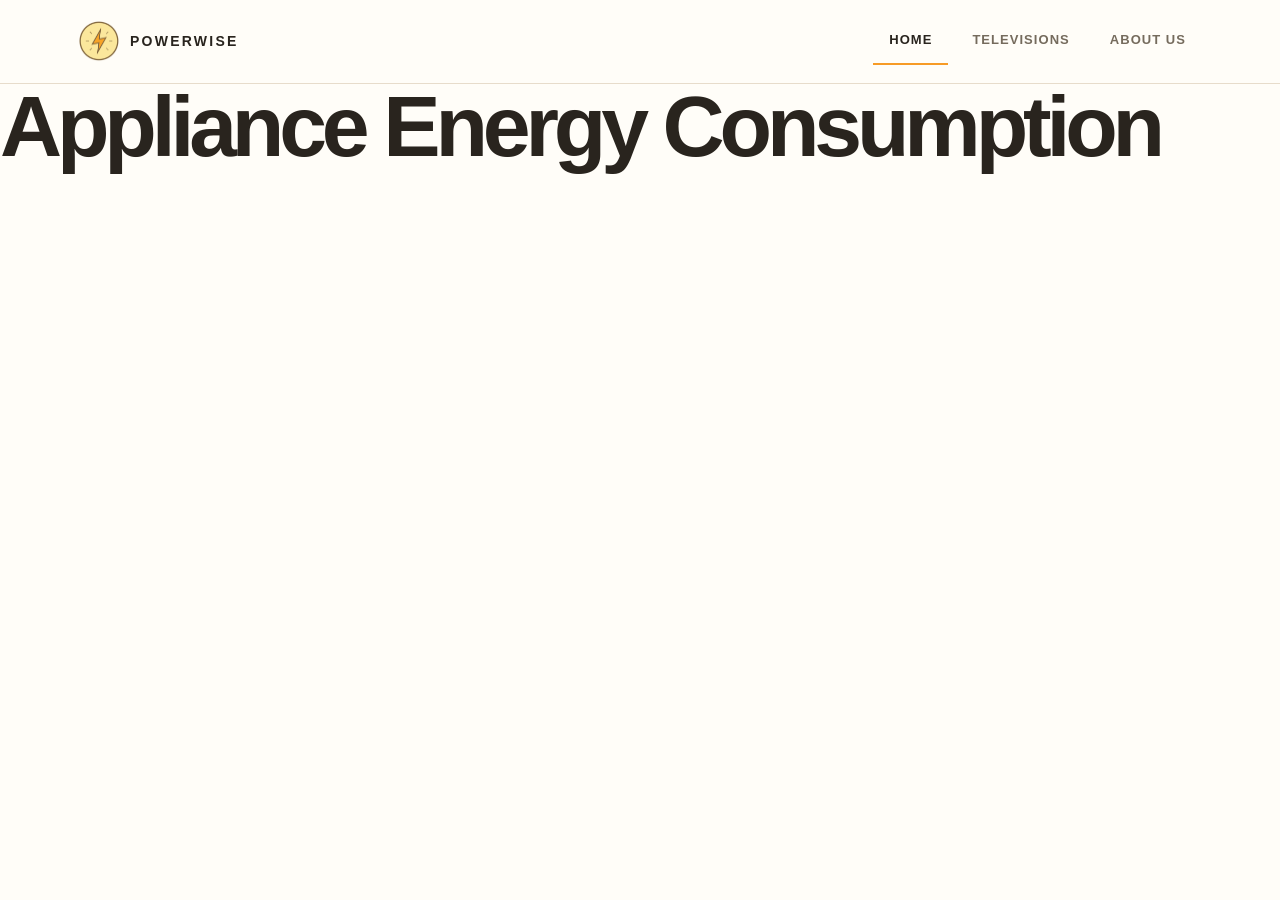
==== T04/T04-2/src/index.html @ 52ad9d26 "T04" ====
<!DOCTYPE html>
<html lang="en">
<head>
  <meta charset="UTF-8">
  <meta name="viewport" content="width=device-width, initial-scale=1.0">
  <meta name="description" content="Powerwise explores appliance energy consumption in the Australian market.">
  <title>Powerwise | Home</title>
  <link rel="stylesheet" href="style/index.css">
  <script src="script/script.js" defer></script>
</head>
<body data-page="home">
  <header class="site-header">
    <section class="nav-shell">
      <a class="brand" href="index.html" data-page-link="home" aria-label="Powerwise home">
        <img src="images/PowerIcon.png" alt="" class="brand-mark">
        <span>POWERWISE</span>
      </a>
      <nav aria-label="Primary navigation">
        <a href="index.html" data-page-link="home">Home</a>
        <a href="television.html" data-page-link="televisions">Televisions</a>
        <a href="about.html" data-page-link="about">About us</a>
      </nav>
    </section>
  </header>

  <h1>Appliance Energy Consumption</h1>

  <div id="content"></div>

  <!-- Give the SVG a size so shapes can be seen -->
  <svg width="300" height="150"></svg>

  <!-- Load D3 first, then your D3 code file -->
  <script src="https://d3js.org/d3.v7.min.js"></script>
  <script src="./script/energy-d3.js"></script>
</body>
</html>
---- T04/T04-2/src/style/index.css ----
:root { --ink:#29241e; --muted:#756b5d; --cream:#f8f2e8; --paper:#fffdf8; --gold:#f7d973; --orange:#f79b26; --line:#e7dccb; --dark:#29241e; }
* { box-sizing:border-box; }
html { scroll-behavior:smooth; }
body { margin:0; color:var(--ink); background:var(--paper); font-family:Arial, Helvetica, sans-serif; line-height:1.6; }
a { color:inherit; text-decoration:none; }
.site-header { border-bottom:1px solid var(--line); background:rgba(255,253,248,.96); position:relative; z-index:2; }
.nav-shell { align-items:center; display:flex; justify-content:space-between; margin:auto; max-width:1180px; padding:18px 28px; }
.brand { align-items:center; display:flex; font-size:14px; font-weight:800; gap:10px; letter-spacing:.16em; }
.brand-mark { height:42px; width:42px; }
nav { display:flex; gap:8px; }
nav a { border-bottom:2px solid transparent; color:var(--muted); font-size:13px; font-weight:700; letter-spacing:.08em; padding:12px 16px; text-transform:uppercase; transition:color .2s, border-color .2s, background .2s; }
nav a:hover, nav a:focus-visible { background:var(--cream); color:var(--ink); }
nav a.active { border-color:var(--orange); color:var(--ink); }
.hero, .page-hero { background:var(--cream); }
.hero { display:flex; min-height:510px; overflow:hidden; padding:94px max(28px, calc((100% - 1124px)/2)); position:relative; }
.hero-content { max-width:570px; position:relative; z-index:1; }
.eyebrow { color:#a16f1f; font-size:11px; font-weight:800; letter-spacing:.18em; margin:0 0 18px; }
h1,h2,h3,p { margin-top:0; }
h1 { font-size:clamp(48px, 7vw, 86px); letter-spacing:-.06em; line-height:.98; margin-bottom:26px; }
h2 { font-size:clamp(34px, 5vw, 54px); letter-spacing:-.05em; line-height:1.05; margin-bottom:20px; }
h3 { font-size:22px; margin-bottom:8px; }
em { color:var(--orange); font-family:Georgia, serif; font-weight:400; }
.hero-copy { color:var(--muted); font-size:17px; max-width:530px; }
.button { display:inline-flex; font-size:13px; font-weight:800; gap:20px; letter-spacing:.06em; margin-top:18px; padding:15px 20px; text-transform:uppercase; transition:transform .2s, background .2s; }
.button:hover { transform:translateY(-2px); }
.button-primary { background:var(--orange); color:var(--ink); }
.button-primary:hover { background:var(--gold); }
.button-outline { border:1px solid var(--gold); color:var(--gold); }
.hero-orbit { height:520px; position:absolute; right:-70px; top:10px; width:520px; }
.orbit { border:1px solid rgba(247,155,38,.4); border-radius:50%; height:100%; position:absolute; width:100%; }
.orbit-one { transform:rotate(38deg) scale(.72,1); }.orbit-two { transform:rotate(-38deg) scale(.72,1); }
.energy-badge { align-items:center; background:var(--gold); border-radius:50%; display:flex; flex-direction:column; height:174px; justify-content:center; left:173px; position:absolute; top:173px; width:174px; }
.energy-badge strong { font-size:44px; letter-spacing:-.08em; line-height:1; }.energy-badge span { font-size:11px; font-weight:bold; letter-spacing:.1em; text-align:center; text-transform:uppercase; }
.section { margin:auto; max-width:1180px; padding:88px 28px; }.intro-section { display:grid; gap:36px; grid-template-columns:1fr 1fr; }.section-lede { color:var(--muted); font-size:18px; margin:12px 0 0; max-width:470px; }
.stat-grid { display:grid; gap:14px; grid-column:1/-1; grid-template-columns:repeat(3,1fr); margin-top:24px; }.stat-card { border-top:3px solid var(--ink); padding:22px 4px; }.accent-card { border-color:var(--orange); }.stat-number { display:block; font-size:42px; font-weight:800; letter-spacing:-.06em; }.stat-label { color:var(--muted); display:block; font-size:13px; max-width:170px; }
.dark-section { background:var(--dark); color:var(--paper); max-width:none; padding-left:max(28px, calc((100% - 1124px)/2)); padding-right:max(28px, calc((100% - 1124px)/2)); }.split-content { display:grid; gap:80px; grid-template-columns:1fr 1fr; margin:auto; max-width:1124px; }.dark-section p { color:#cfc3b2; font-size:17px; max-width:500px; }.eyebrow-light { color:var(--gold); }.text-link { border-bottom:1px solid var(--orange); color:var(--gold); display:inline-block; font-size:13px; font-weight:bold; letter-spacing:.08em; padding-bottom:5px; text-transform:uppercase; }
.page-hero { align-items:center; display:flex; gap:70px; justify-content:space-between; min-height:400px; padding:76px max(28px, calc((100% - 1124px)/2)); }.page-hero .hero-copy { max-width:590px; }
.about-grid { display:grid; gap:70px; grid-template-columns:1fr 1fr; }.body-copy { color:var(--muted); font-size:17px; }.principles-section { border-top:1px solid var(--line); }.principle-grid { display:grid; gap:30px; grid-template-columns:repeat(3,1fr); margin-top:45px; }.principle-grid article { border-top:2px solid var(--orange); padding-top:18px; }.principle-no { color:var(--orange); font-size:12px; font-weight:bold; }.principle-grid p { color:var(--muted); }
.rating-visual { align-items:center; background:var(--gold); border:12px solid #eab84b; border-radius:50%; display:flex; flex-direction:column; flex:none; height:220px; justify-content:center; transform:rotate(8deg); width:220px; }.rating-visual span,.rating-visual small { font-size:11px; font-weight:bold; letter-spacing:.18em; }.rating-visual strong { font-size:100px; line-height:1; }
.comparison-grid { display:grid; gap:16px; grid-template-columns:repeat(3,1fr); margin-top:40px; }.comparison-card { border:1px solid var(--line); padding:26px; }.comparison-card.featured { background:var(--cream); border-color:var(--orange); }.screen-tag { color:#a16f1f; font-size:10px; font-weight:bold; letter-spacing:.15em; }.comparison-card h3 { font-size:34px; margin:25px 0 14px; }.comparison-card strong { display:block; font-size:20px; }.comparison-card small { color:var(--muted); }.meter { background:#eadfce; height:8px; margin:0 0 19px; }.meter i { background:var(--orange); display:block; height:100%; }
.data-note { align-items:flex-start; background:var(--cream); display:flex; gap:15px; margin-top:28px; padding:18px 22px; }.data-note p { color:var(--muted); font-size:13px; margin:0; }.note-icon { border:1px solid var(--orange); border-radius:50%; color:#a16f1f; flex:none; font-weight:bold; height:22px; text-align:center; width:22px; }
.insights-section { border-top:1px solid var(--line); }
.insight-stat-grid { grid-template-columns:repeat(4,1fr); margin-top:36px; }
.insight-list { display:grid; gap:14px; margin-top:46px; }
.insight-item { background:var(--cream); border:1px solid var(--line); overflow:hidden; transition:border-color .2s, box-shadow .2s; }
.insight-item[open] { border-color:var(--orange); box-shadow:0 10px 30px -18px rgba(41,36,30,.35); }
.insight-item summary { align-items:center; cursor:pointer; display:flex; gap:18px; list-style:none; padding:22px 26px; }
.insight-item summary::-webkit-details-marker { display:none; }
.insight-item summary::marker { content:""; }
.insight-item summary:hover .insight-q { color:#a16f1f; }
.insight-no { color:var(--orange); flex:none; font-size:13px; font-weight:800; width:26px; }
.insight-q { color:var(--ink); flex:1; font-size:16px; font-weight:700; letter-spacing:-.01em; transition:color .2s; }
.insight-toggle { color:var(--muted); flex:none; font-size:22px; font-weight:800; line-height:1; transition:transform .25s, color .2s; }
.insight-item[open] .insight-toggle { color:var(--orange); transform:rotate(45deg); }
.insight-body { display:grid; gap:30px; grid-template-columns:1.15fr .85fr; padding:2px 26px 32px; }
.insight-figure { background:var(--paper); border:1px solid var(--line); margin:0; overflow:hidden; }
.insight-figure img { display:block; width:100%; }
.insight-answer { align-self:center; color:var(--muted); font-size:15px; }
.insight-answer strong { color:var(--ink); }
@media (max-width:900px) { .insight-stat-grid { grid-template-columns:repeat(2,1fr); } .insight-body { grid-template-columns:1fr; } }
@media (max-width:700px) { .insight-stat-grid { grid-template-columns:1fr; } .insight-item summary { padding:18px; } .insight-body { padding:0 18px 24px; } .insight-q { font-size:15px; } }
.site-footer { border-top:1px solid var(--line); color:var(--muted); display:flex; font-size:11px; justify-content:space-between; letter-spacing:.05em; padding:22px max(28px, calc((100% - 1124px)/2)); }
@media (max-width:700px) { .nav-shell, .site-footer { align-items:flex-start; flex-direction:column; gap:15px; }.nav-shell nav { flex-wrap:wrap; gap:0; }.nav-shell nav a { padding:7px 9px 7px 0; }.hero { min-height:590px; padding-top:65px; }.hero-orbit { opacity:.5; right:-170px; top:270px; transform:scale(.7); }.intro-section,.about-grid,.split-content { gap:28px; grid-template-columns:1fr; }.stat-grid,.principle-grid,.comparison-grid { grid-template-columns:1fr; }.page-hero { align-items:flex-start; flex-direction:column; gap:30px; min-height:520px; padding-top:65px; }.rating-visual { height:150px; width:150px; }.rating-visual strong { font-size:68px; }.dark-section { padding-bottom:65px; padding-top:65px; } }
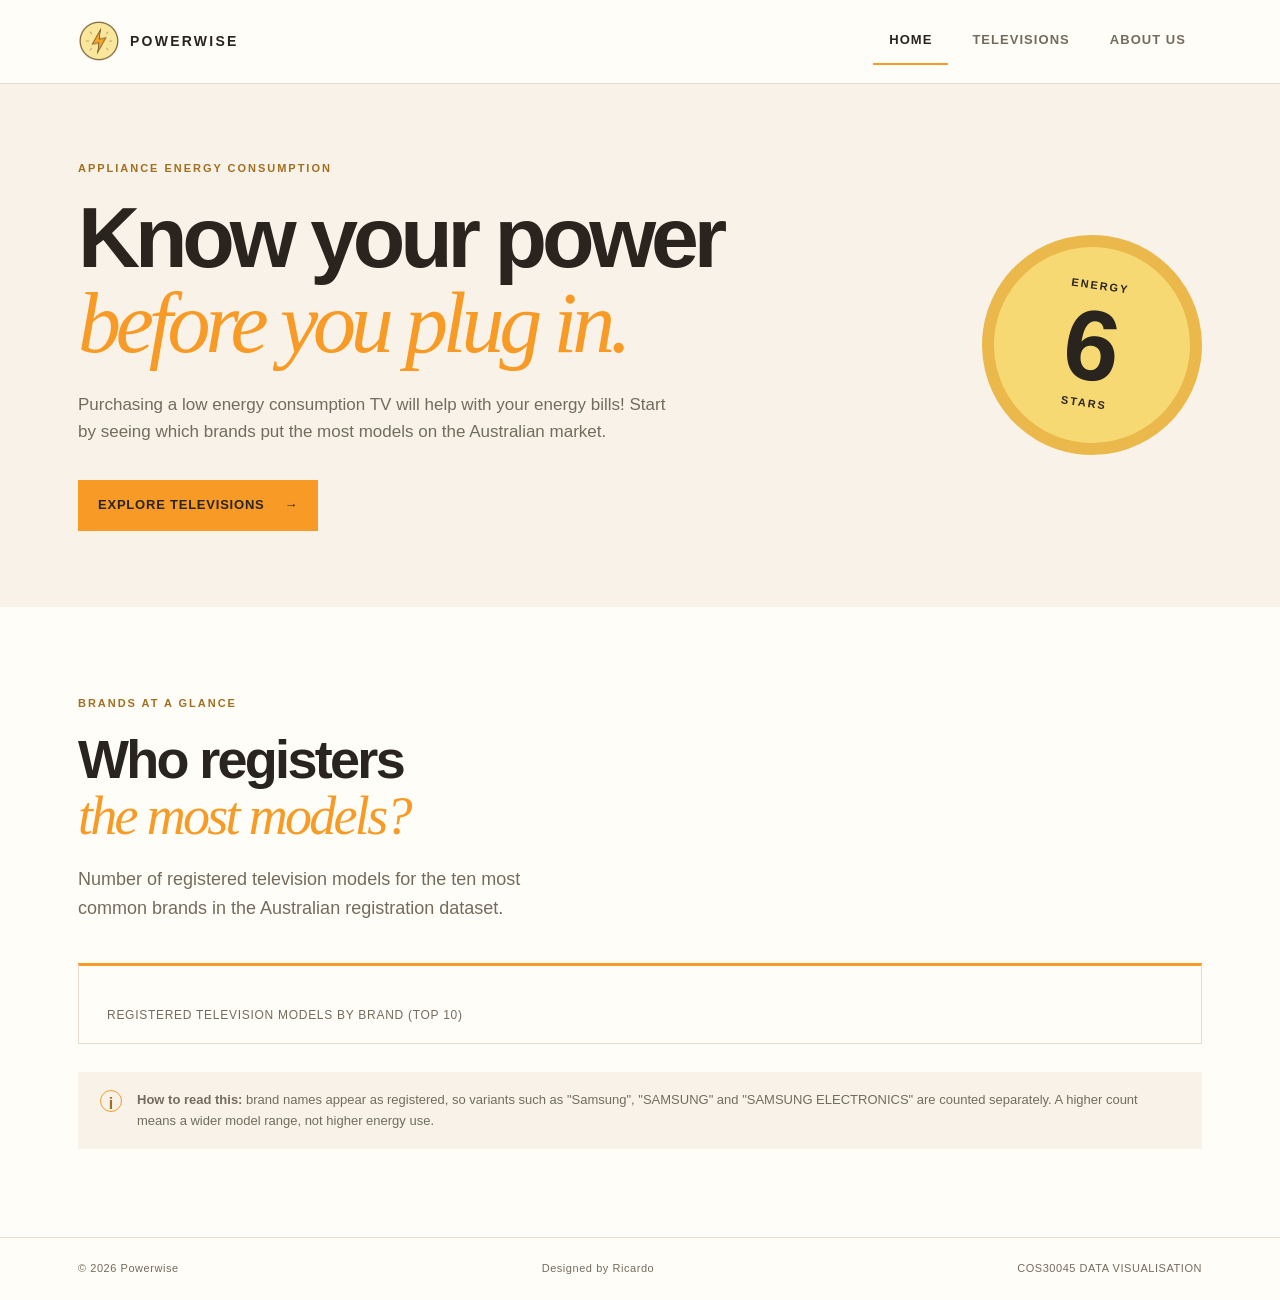
==== commit 381ae560: ".." ====
--- a/T04/T04-2/src/index.html
+++ b/T04/T04-2/src/index.html
@@ -10,7 +10,7 @@
 </head>
 <body data-page="home">
   <header class="site-header">
-    <section class="nav-shell">
+    <div class="nav-shell">
       <a class="brand" href="index.html" data-page-link="home" aria-label="Powerwise home">
         <img src="images/PowerIcon.png" alt="" class="brand-mark">
         <span>POWERWISE</span>
@@ -20,18 +20,42 @@
         <a href="television.html" data-page-link="televisions">Televisions</a>
         <a href="about.html" data-page-link="about">About us</a>
       </nav>
-    </section>
+    </div>
   </header>
 
-  <h1>Appliance Energy Consumption</h1>
+  <main>
+    <section class="page-hero">
+      <div>
+        <p class="eyebrow">APPLIANCE ENERGY CONSUMPTION</p>
+        <h1>Know your power<br><em>before you plug in.</em></h1>
+        <p class="hero-copy">Purchasing a low energy consumption TV will help with your energy bills! Start by seeing which brands put the most models on the Australian market.</p>
+        <a class="button button-primary" href="television.html" data-page-link="televisions">Explore televisions <span aria-hidden="true">→</span></a>
+      </div>
+      <div class="rating-visual" aria-label="Illustration of a six star energy rating"><span>ENERGY</span><strong>6</strong><small>STARS</small></div>
+    </section>
 
-  <div id="content"></div>
+    <section class="section">
+      <div class="section-heading">
+        <p class="eyebrow">BRANDS AT A GLANCE</p>
+        <h2>Who registers<br><em>the most models?</em></h2>
+        <p class="section-lede">Number of registered television models for the ten most common brands in the Australian registration dataset.</p>
+      </div>
 
-  <!-- Give the SVG a size so shapes can be seen -->
-  <svg width="300" height="150"></svg>
+      <!-- T04-7: Bar chart of TV models per brand (top 10) -->
+      <figure class="chart-card">
+        <div class="responsive-svg-container"></div>
+        <figcaption>Registered television models by brand (top 10)</figcaption>
+      </figure>
 
-  <!-- Load D3 first, then your D3 code file -->
+      <div class="data-note"><span class="note-icon">i</span><p><strong>How to read this:</strong> brand names appear as registered, so variants such as "Samsung", "SAMSUNG" and "SAMSUNG ELECTRONICS" are counted separately. A higher count means a wider model range, not higher energy use.</p></div>
+    </section>
+  </main>
+
+  <footer class="site-footer"><span>© <span data-year></span> Powerwise</span><span>Designed by Ricardo</span><span>COS30045 DATA VISUALISATION</span></footer>
+
+  <!-- Load D3 first, then the loader, then the chart function -->
   <script src="https://d3js.org/d3.v7.min.js"></script>
-  <script src="./script/energy-d3.js"></script>
+  <script src="./script/t04-4-load.js"></script> <!-- loads CSV, then calls createBarChart -->
+  <script src="./script/t04-5-bars.js"></script> <!-- defines createBarChart -->
 </body>
-</html>+</html>
--- a/T04/T04-2/src/style/index.css
+++ b/T04/T04-2/src/style/index.css
@@ -60,4 +60,12 @@
 @media (max-width:900px) { .insight-stat-grid { grid-template-columns:repeat(2,1fr); } .insight-body { grid-template-columns:1fr; } }
 @media (max-width:700px) { .insight-stat-grid { grid-template-columns:1fr; } .insight-item summary { padding:18px; } .insight-body { padding:0 18px 24px; } .insight-q { font-size:15px; } }
 .site-footer { border-top:1px solid var(--line); color:var(--muted); display:flex; font-size:11px; justify-content:space-between; letter-spacing:.05em; padding:22px max(28px, calc((100% - 1124px)/2)); }
-@media (max-width:700px) { .nav-shell, .site-footer { align-items:flex-start; flex-direction:column; gap:15px; }.nav-shell nav { flex-wrap:wrap; gap:0; }.nav-shell nav a { padding:7px 9px 7px 0; }.hero { min-height:590px; padding-top:65px; }.hero-orbit { opacity:.5; right:-170px; top:270px; transform:scale(.7); }.intro-section,.about-grid,.split-content { gap:28px; grid-template-columns:1fr; }.stat-grid,.principle-grid,.comparison-grid { grid-template-columns:1fr; }.page-hero { align-items:flex-start; flex-direction:column; gap:30px; min-height:520px; padding-top:65px; }.rating-visual { height:150px; width:150px; }.rating-visual strong { font-size:68px; }.dark-section { padding-bottom:65px; padding-top:65px; } }+@media (max-width:700px) { .nav-shell, .site-footer { align-items:flex-start; flex-direction:column; gap:15px; }.nav-shell nav { flex-wrap:wrap; gap:0; }.nav-shell nav a { padding:7px 9px 7px 0; }.hero { min-height:590px; padding-top:65px; }.hero-orbit { opacity:.5; right:-170px; top:270px; transform:scale(.7); }.intro-section,.about-grid,.split-content { gap:28px; grid-template-columns:1fr; }.stat-grid,.principle-grid,.comparison-grid { grid-template-columns:1fr; }.page-hero { align-items:flex-start; flex-direction:column; gap:30px; min-height:520px; padding-top:65px; }.rating-visual { height:150px; width:150px; }.rating-visual strong { font-size:68px; }.dark-section { padding-bottom:65px; padding-top:65px; } }.chart-card { background:var(--paper); border:1px solid var(--line); border-top:3px solid var(--orange); margin:40px 0 0; padding:28px 28px 18px; }
+.chart-card figcaption { color:var(--muted); font-size:12px; letter-spacing:.06em; margin-top:12px; text-transform:uppercase; }
+.responsive-svg-container svg { display:block; height:auto; margin:auto; max-width:780px; width:100%; }
+.responsive-svg-container .bar { transition:fill .2s; }
+.responsive-svg-container .bar-row:hover .bar { fill:var(--gold); }
+@media (max-width:700px) { .chart-card { padding:18px 14px 12px; } }
+.reference-card { border-top-color:var(--line); margin-top:18px; }
+.reference-card img { display:block; margin:auto; max-width:780px; width:100%; }
+.reference-card a:hover img, .reference-card a:focus-visible img { opacity:.85; }
